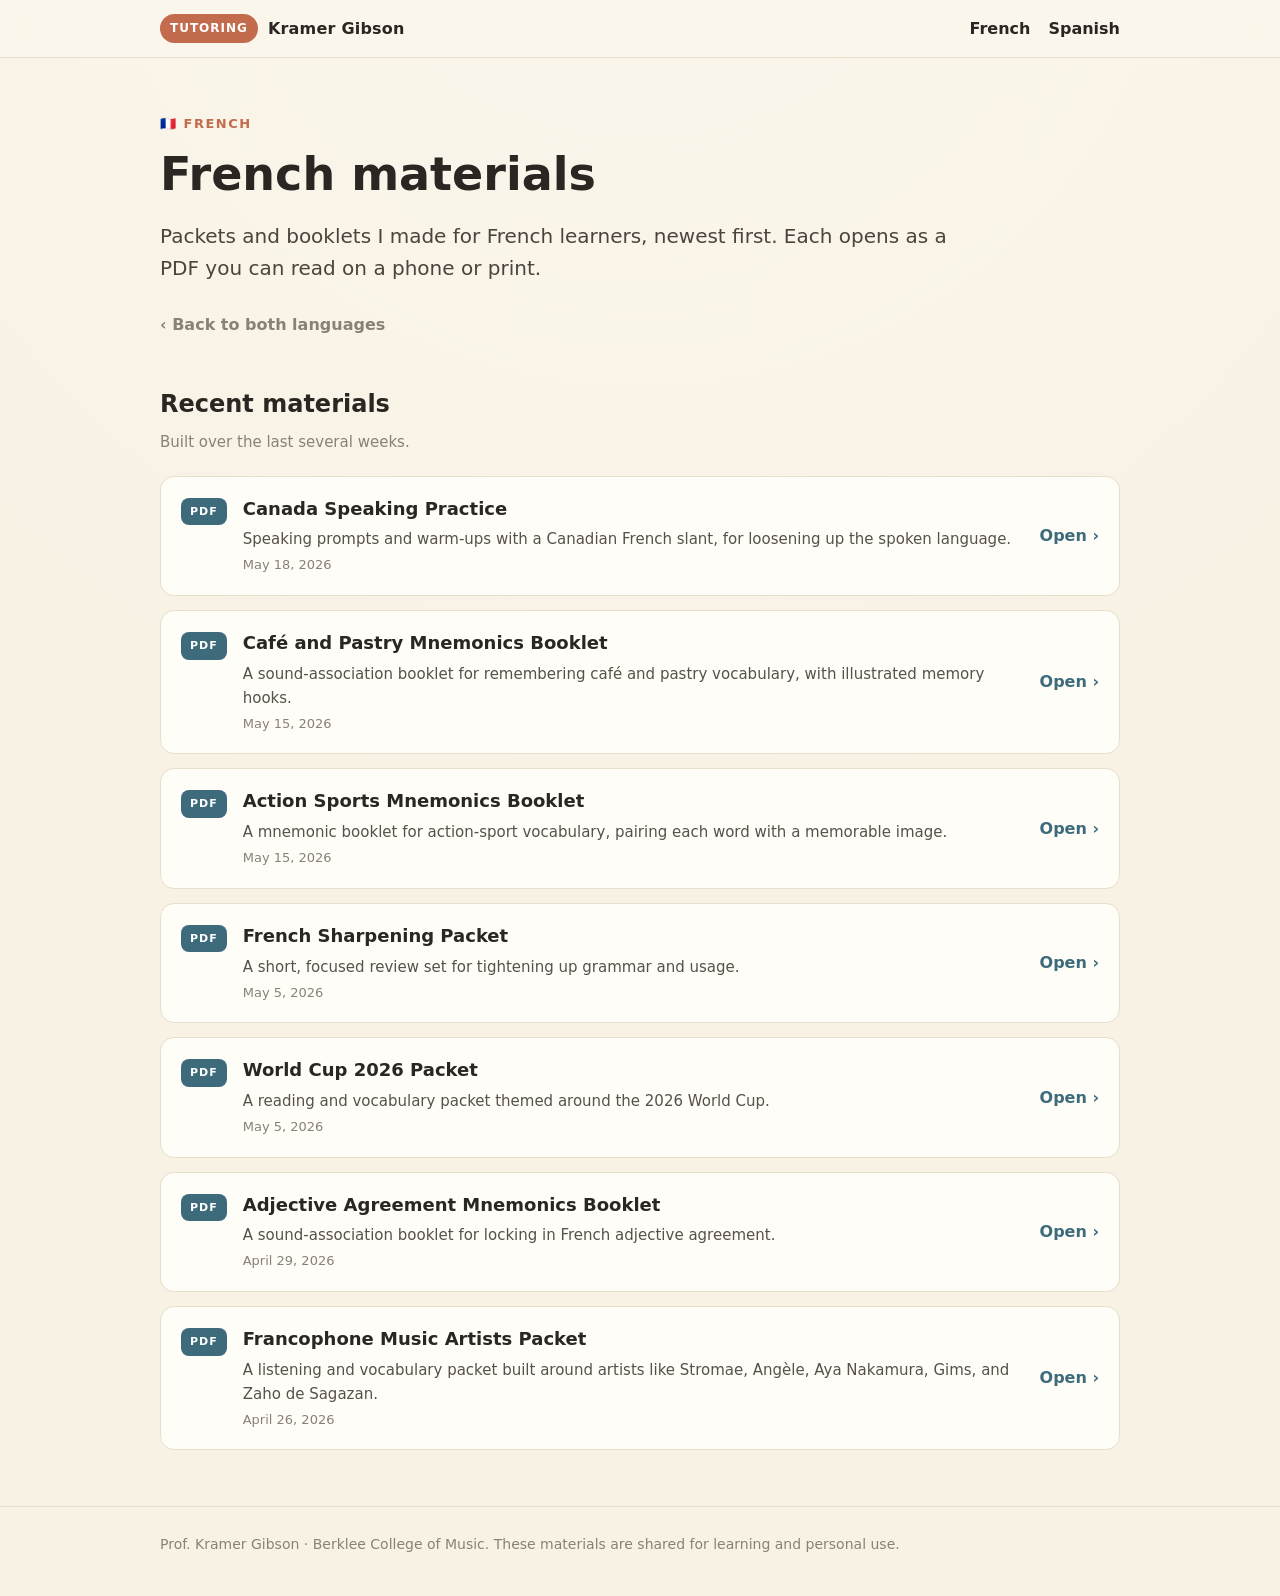
==== french.html @ 0dbc55dc "Tutoring site: French and Spanish materials (last 6 weeks)" ====
<!DOCTYPE html>
<html lang="en">
<head>
<meta charset="utf-8" />
<meta name="viewport" content="width=device-width, initial-scale=1.0" />
<title>French Tutoring Materials &middot; Kramer Gibson</title>
<meta name="description" content="French tutoring materials: music artist packets, mnemonic booklets, grammar sharpening, World Cup 2026 reader, and speaking practice." />
<link rel="stylesheet" href="assets/css/site.css" />
</head>
<body>

<nav class="nav">
  <div class="nav-inner">
    <a class="brand" href="index.html"><span class="badge">Tutoring</span> Kramer Gibson</a>
    <div class="nav-links">
      <a href="french.html">French</a>
      <a href="spanish.html">Spanish</a>
    </div>
  </div>
</nav>

<header class="hero">
  <div class="wrap">
    <div class="eyebrow">🇫🇷 French</div>
    <h1>French materials</h1>
    <p class="lede">
      Packets and booklets I made for French learners, newest first. Each opens as a PDF you can read on a phone or print.
    </p>
    <a class="back" href="index.html">&lsaquo; Back to both languages</a>
  </div>
</header>

<section class="section">
  <div class="wrap">
    <h2>Recent materials</h2>
    <p class="note">Built over the last several weeks.</p>

    <div class="files">

      <a class="file" href="files/french/Canada_Speaking_Practice.pdf">
        <span class="kind fr">PDF</span>
        <span class="body">
          <h3>Canada Speaking Practice</h3>
          <p>Speaking prompts and warm-ups with a Canadian French slant, for loosening up the spoken language.</p>
          <span class="meta">May 18, 2026</span>
        </span>
        <span class="go">Open &rsaquo;</span>
      </a>

      <a class="file" href="files/french/French_Cafe_Pastry_Mnemonics_Booklet-May15-2026.pdf">
        <span class="kind fr">PDF</span>
        <span class="body">
          <h3>Café and Pastry Mnemonics Booklet</h3>
          <p>A sound-association booklet for remembering café and pastry vocabulary, with illustrated memory hooks.</p>
          <span class="meta">May 15, 2026</span>
        </span>
        <span class="go">Open &rsaquo;</span>
      </a>

      <a class="file" href="files/french/French_Action_Sports_Mnemonics_Booklet-May15-2026.pdf">
        <span class="kind fr">PDF</span>
        <span class="body">
          <h3>Action Sports Mnemonics Booklet</h3>
          <p>A mnemonic booklet for action-sport vocabulary, pairing each word with a memorable image.</p>
          <span class="meta">May 15, 2026</span>
        </span>
        <span class="go">Open &rsaquo;</span>
      </a>

      <a class="file" href="files/french/French_Sharpening_Packet-May5-2026.pdf">
        <span class="kind fr">PDF</span>
        <span class="body">
          <h3>French Sharpening Packet</h3>
          <p>A short, focused review set for tightening up grammar and usage.</p>
          <span class="meta">May 5, 2026</span>
        </span>
        <span class="go">Open &rsaquo;</span>
      </a>

      <a class="file" href="files/french/French_WC2026_Packet_v2-2026-05-05.pdf">
        <span class="kind fr">PDF</span>
        <span class="body">
          <h3>World Cup 2026 Packet</h3>
          <p>A reading and vocabulary packet themed around the 2026 World Cup.</p>
          <span class="meta">May 5, 2026</span>
        </span>
        <span class="go">Open &rsaquo;</span>
      </a>

      <a class="file" href="files/french/French_Adjective_Agreement_Mnemonics_Booklet-April29-2026.pdf">
        <span class="kind fr">PDF</span>
        <span class="body">
          <h3>Adjective Agreement Mnemonics Booklet</h3>
          <p>A sound-association booklet for locking in French adjective agreement.</p>
          <span class="meta">April 29, 2026</span>
        </span>
        <span class="go">Open &rsaquo;</span>
      </a>

      <a class="file" href="files/french/french_music_artists_packet.pdf">
        <span class="kind fr">PDF</span>
        <span class="body">
          <h3>Francophone Music Artists Packet</h3>
          <p>A listening and vocabulary packet built around artists like Stromae, Angèle, Aya Nakamura, Gims, and Zaho de Sagazan.</p>
          <span class="meta">April 26, 2026</span>
        </span>
        <span class="go">Open &rsaquo;</span>
      </a>

    </div>
  </div>
</section>

<footer class="foot">
  <div class="wrap">
    Prof. Kramer Gibson &middot; Berklee College of Music. These materials are shared for learning and personal use.
  </div>
</footer>

</body>
</html>
---- assets/css/site.css ----
:root {
  --cream: #F8F2E5;
  --cream-2: #FBF6EC;
  --ink: #2A2622;
  --muted: #8A8175;
  --terracotta: #C26B4D;
  --saffron: #D9A441;
  --sage: #7A8C6F;
  --ocean: #3E6B7C;
  --card: #FFFDF7;
  --line: #E7DECB;
}

* { box-sizing: border-box; }

html, body { margin: 0; }

body {
  font-family: -apple-system, "Segoe UI", system-ui, "Helvetica Neue", sans-serif;
  background: radial-gradient(circle at 50% -10%, var(--cream-2) 0%, var(--cream) 55%);
  color: var(--ink);
  line-height: 1.6;
  min-height: 100vh;
  -webkit-font-smoothing: antialiased;
}

a { color: var(--ocean); text-decoration: none; }
a:hover { text-decoration: underline; }

.wrap {
  width: min(960px, 92vw);
  margin: 0 auto;
}

/* Nav */
.nav {
  border-bottom: 1px solid var(--line);
  background: rgba(251, 246, 236, 0.85);
  backdrop-filter: saturate(120%) blur(6px);
  position: sticky;
  top: 0;
  z-index: 10;
}
.nav-inner {
  width: min(960px, 92vw);
  margin: 0 auto;
  display: flex;
  align-items: center;
  justify-content: space-between;
  padding: 14px 0;
  gap: 16px;
  flex-wrap: wrap;
}
.brand {
  color: var(--ink);
  font-weight: 700;
  letter-spacing: 0.2px;
  display: flex;
  align-items: center;
  gap: 10px;
}
.brand:hover { text-decoration: none; }
.badge {
  background: var(--terracotta);
  color: #fff;
  font-size: 12px;
  letter-spacing: 1px;
  text-transform: uppercase;
  padding: 5px 10px;
  border-radius: 999px;
}
.nav-links { display: flex; gap: 18px; }
.nav-links a { color: var(--ink); font-weight: 600; }

/* Hero */
.hero { padding: 56px 0 22px; }
.eyebrow {
  color: var(--terracotta);
  font-size: 13px;
  letter-spacing: 1.5px;
  text-transform: uppercase;
  font-weight: 700;
  margin-bottom: 14px;
}
.hero h1 {
  font-size: clamp(30px, 5vw, 46px);
  line-height: 1.1;
  margin: 0 0 16px;
}
.lede {
  font-size: clamp(17px, 2.2vw, 20px);
  color: #4a443c;
  max-width: 62ch;
}

/* Sections */
.section { padding: 26px 0 8px; }
.section h2 {
  font-size: 24px;
  margin: 0 0 6px;
}
.section .note { color: var(--muted); margin: 0 0 22px; font-size: 15px; }

/* Language picker cards on the landing page */
.pick {
  display: grid;
  grid-template-columns: 1fr 1fr;
  gap: 20px;
  margin-top: 24px;
}
@media (max-width: 640px) { .pick { grid-template-columns: 1fr; } }
.pick a {
  display: block;
  background: var(--card);
  border: 1px solid var(--line);
  border-radius: 16px;
  padding: 26px 24px;
  transition: transform 0.12s ease, box-shadow 0.12s ease;
}
.pick a:hover {
  text-decoration: none;
  transform: translateY(-3px);
  box-shadow: 0 14px 30px rgba(42, 38, 34, 0.10);
}
.pick .flag { font-size: 34px; }
.pick h3 { margin: 12px 0 4px; font-size: 22px; color: var(--ink); }
.pick p { margin: 0; color: var(--muted); }
.pick .count {
  display: inline-block;
  margin-top: 14px;
  color: var(--ocean);
  font-weight: 700;
}

/* File list */
.files { display: grid; gap: 14px; margin-top: 8px; }
.file {
  display: flex;
  align-items: flex-start;
  gap: 16px;
  background: var(--card);
  border: 1px solid var(--line);
  border-radius: 14px;
  padding: 18px 20px;
  transition: transform 0.12s ease, box-shadow 0.12s ease;
}
.file:hover {
  text-decoration: none;
  transform: translateY(-2px);
  box-shadow: 0 12px 26px rgba(42, 38, 34, 0.09);
}
.file .kind {
  flex: 0 0 auto;
  font-size: 11px;
  letter-spacing: 1px;
  text-transform: uppercase;
  font-weight: 700;
  color: #fff;
  background: var(--sage);
  padding: 5px 9px;
  border-radius: 8px;
  margin-top: 3px;
}
.file .kind.es { background: var(--saffron); color: var(--ink); }
.file .kind.fr { background: var(--ocean); }
.file .body { flex: 1 1 auto; }
.file h3 { margin: 0 0 4px; font-size: 18px; color: var(--ink); }
.file p { margin: 0; color: #57514a; font-size: 15px; }
.file .meta { color: var(--muted); font-size: 13px; margin-top: 8px; }
.file .go { color: var(--ocean); font-weight: 700; white-space: nowrap; align-self: center; }

/* Footer */
.foot {
  border-top: 1px solid var(--line);
  margin-top: 48px;
  padding: 26px 0 40px;
  color: var(--muted);
  font-size: 14px;
}

.back { display: inline-block; margin-top: 8px; color: var(--muted); font-weight: 600; }
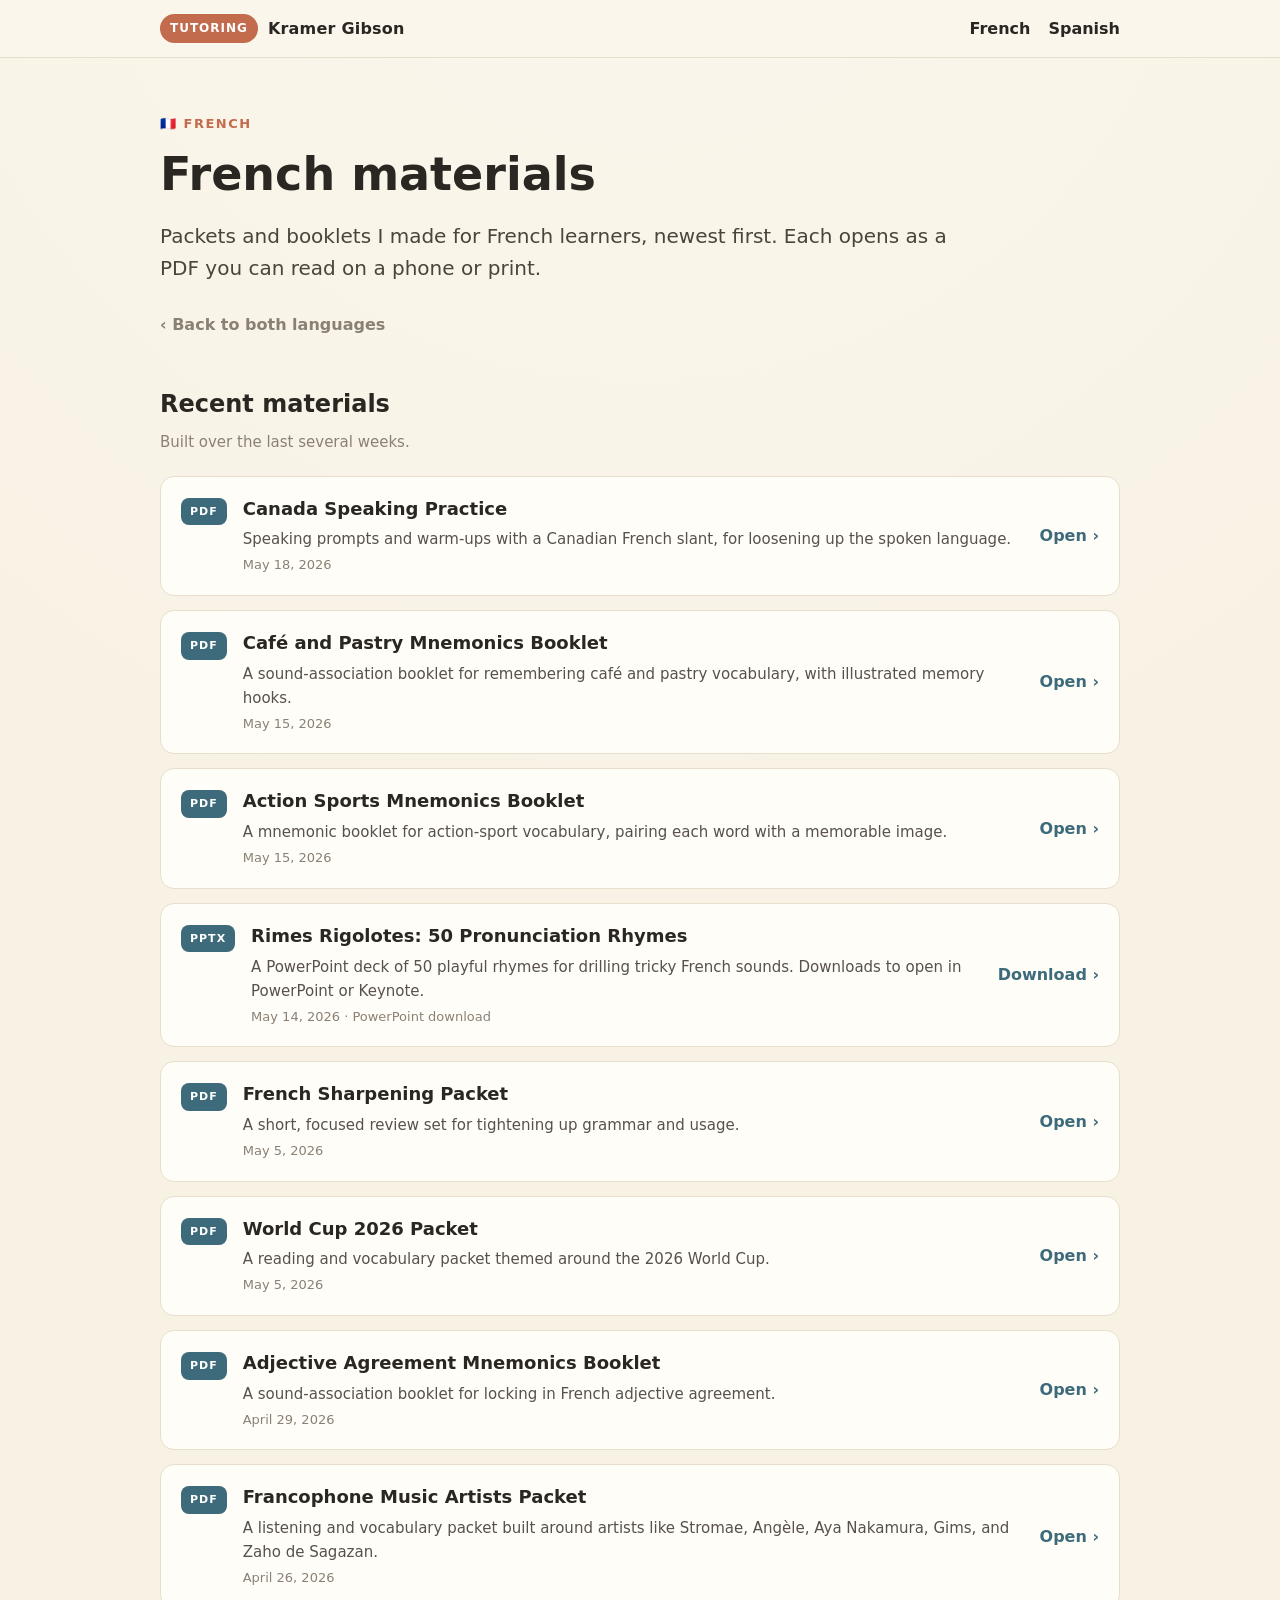
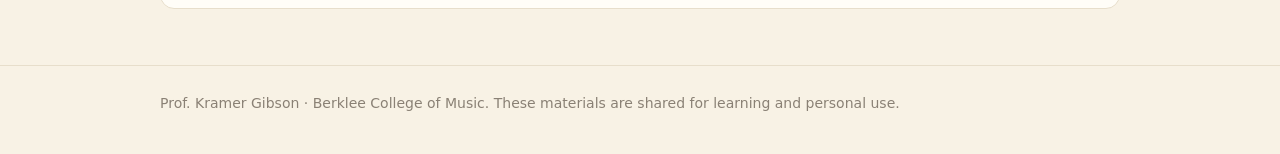
==== commit ef487f25: "Add interactive Top-30 Verbs deck (Spanish) and Rimes Rigolotes pptx (French)" ====
--- a/french.html
+++ b/french.html
@@ -67,6 +67,16 @@
         <span class="go">Open &rsaquo;</span>
       </a>
 
+      <a class="file" href="files/french/Rimes_Rigolotes_50_French_Pronunciation_Rhymes.pptx">
+        <span class="kind fr">PPTX</span>
+        <span class="body">
+          <h3>Rimes Rigolotes: 50 Pronunciation Rhymes</h3>
+          <p>A PowerPoint deck of 50 playful rhymes for drilling tricky French sounds. Downloads to open in PowerPoint or Keynote.</p>
+          <span class="meta">May 14, 2026 &middot; PowerPoint download</span>
+        </span>
+        <span class="go">Download &rsaquo;</span>
+      </a>
+
       <a class="file" href="files/french/French_Sharpening_Packet-May5-2026.pdf">
         <span class="kind fr">PDF</span>
         <span class="body">
